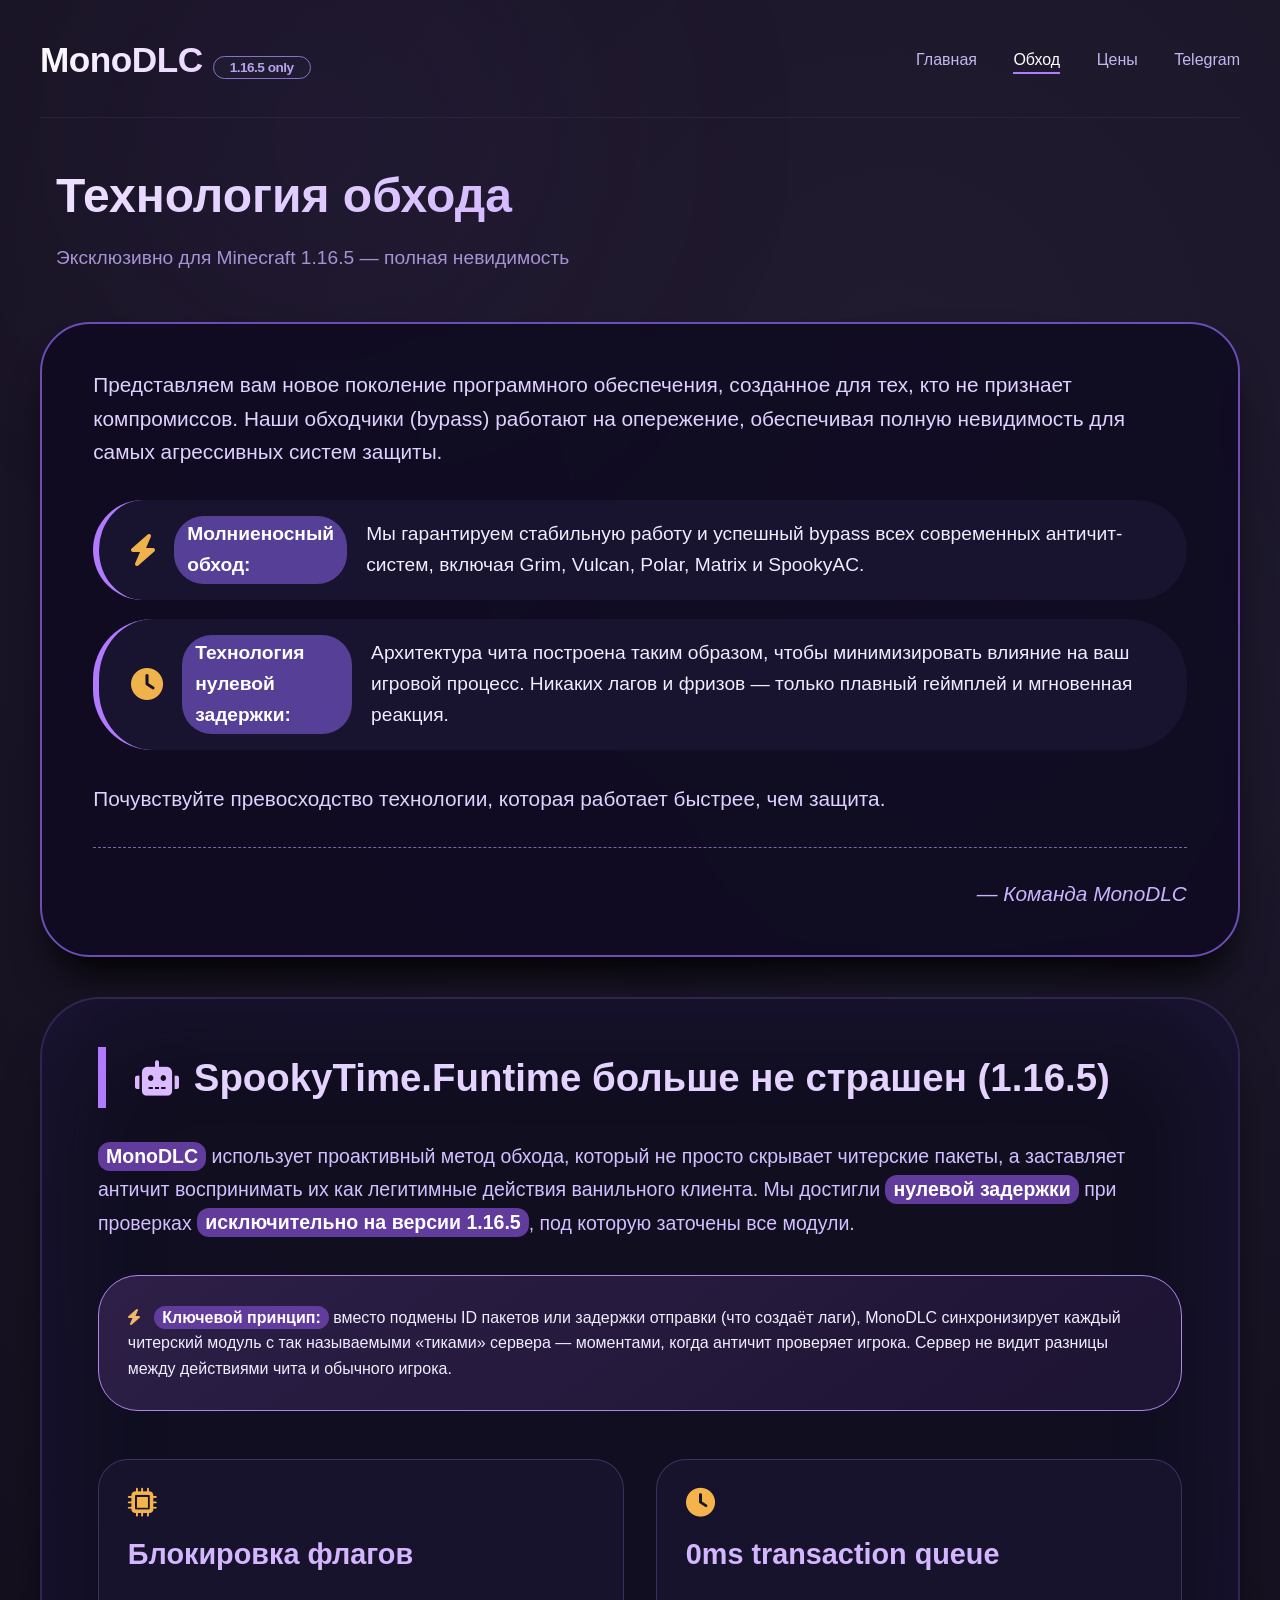
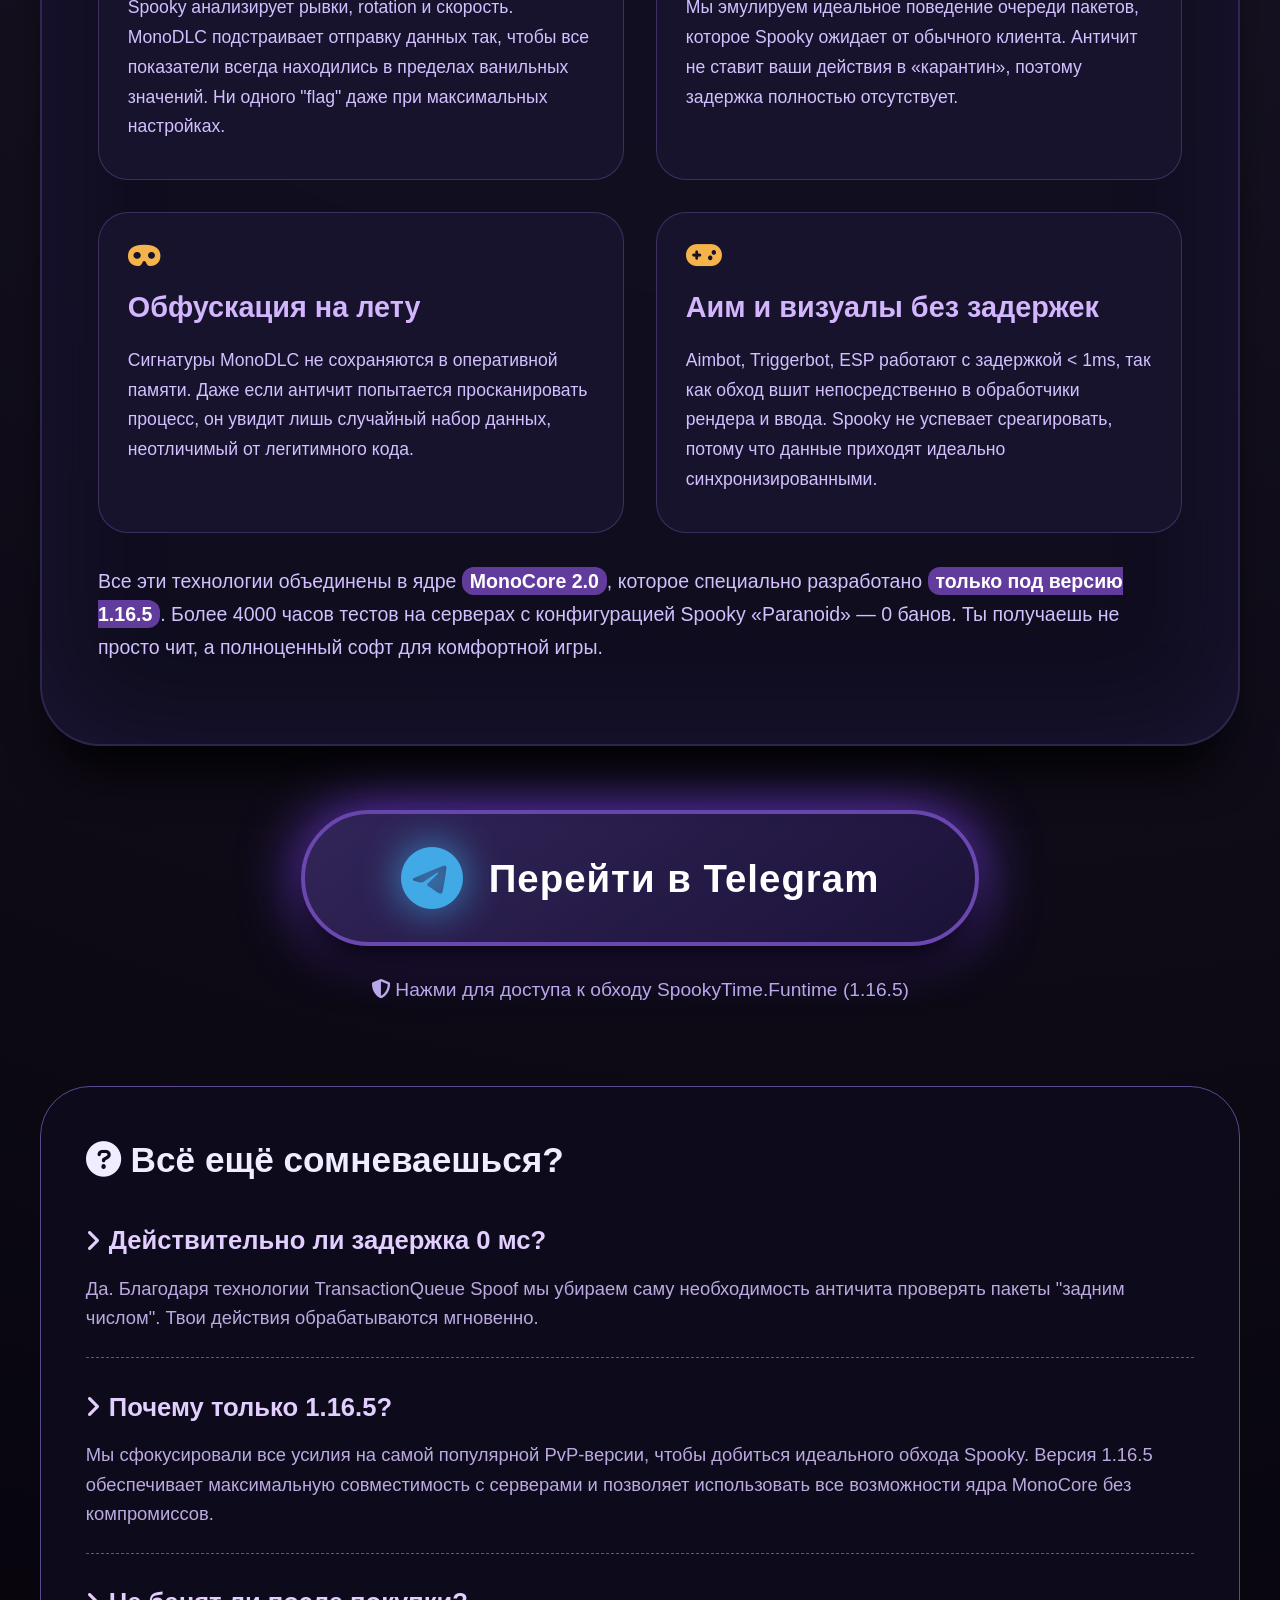
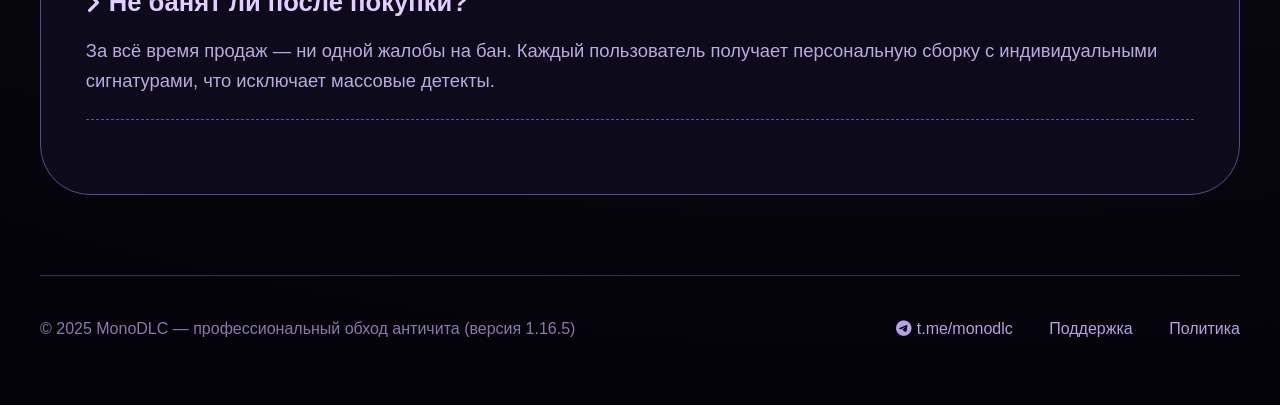
==== obhod.html @ 4796a6d5 "Add files via upload" ====
<!DOCTYPE html>
<html lang="ru">
<head>
    <meta charset="UTF-8">
    <meta name="viewport" content="width=device-width, initial-scale=1.0">
    <title>MonoDLC — Технология обхода SpookyTime.Funtime (1.16.5)</title>
    <!-- Font Awesome (для иконок) -->
    <link rel="stylesheet" href="https://cdnjs.cloudflare.com/ajax/libs/font-awesome/6.0.0-beta3/css/all.min.css">
    <style>
        /* ========== ОБЩИЕ СТИЛИ ========== */
        * {
            margin: 0;
            padding: 0;
            box-sizing: border-box;
            font-family: 'Inter', 'Segoe UI', Roboto, sans-serif;
        }

        body {
            background: #0a0813;
            background-image: radial-gradient(circle at 70% 10%, #211b30 0%, #05030a 95%);
            color: #efedff;
            line-height: 1.6;
            min-height: 100vh;
            display: flex;
            flex-direction: column;
        }

        /* Эффект свечения (задний фон) */
        .glow-sphere {
            position: fixed;
            top: -20vh;
            left: -10vw;
            width: 70vw;
            height: 70vh;
            background: radial-gradient(circle, #4b2d7a20 0%, transparent 70%);
            border-radius: 50%;
            filter: blur(90px);
            z-index: 0;
            pointer-events: none;
        }

        .glow-sphere2 {
            bottom: -10vh;
            right: -5vw;
            width: 60vw;
            height: 60vh;
            background: radial-gradient(circle, #2b4f7a20 0%, transparent 70%);
            position: fixed;
            filter: blur(100px);
            z-index: 0;
        }

        .container {
            max-width: 1300px;
            margin: 0 auto;
            padding: 2rem 2.5rem;
            position: relative;
            z-index: 10;
            flex: 1;
        }

        /* ========== НАВИГАЦИЯ ========== */
        .navbar {
            display: flex;
            justify-content: space-between;
            align-items: center;
            flex-wrap: wrap;
            gap: 1.5rem;
            padding-bottom: 1.8rem;
            border-bottom: 1px solid #40375a60;
            margin-bottom: 2.5rem;
        }

        .logo h1 {
            font-size: 2.2rem;
            font-weight: 700;
            letter-spacing: -0.5px;
            background: linear-gradient(135deg, #ffffff, #dbbaff);
            -webkit-background-clip: text;
            background-clip: text;
            color: transparent;
        }

        .logo span {
            font-size: 0.85rem;
            background: #1f1b30;
            padding: 0.2rem 1rem;
            border-radius: 40px;
            border: 1px solid #8b6fcb;
            color: #b8a2f0;
            margin-left: 10px;
        }

        .nav-links a {
            color: #c5b6f0;
            text-decoration: none;
            margin-left: 2rem;
            font-weight: 500;
            transition: 0.2s;
            border-bottom: 2px solid transparent;
            padding-bottom: 4px;
        }

        .nav-links a:hover,
        .nav-links a.active {
            border-bottom-color: #b27aff;
            color: white;
        }

        /* ========== ЗАГОЛОВОК СТРАНИЦЫ ========== */
        .page-header {
            display: flex;
            align-items: center;
            gap: 1rem;
            margin: 2.5rem 0 3rem 0;
        }

        .page-header i {
            font-size: 3.2rem;
            color: #b27aff;
            filter: drop-shadow(0 0 10px #9a6eff);
        }

        .page-header h2 {
            font-size: 3rem;
            font-weight: 700;
            background: linear-gradient(135deg, #f0e4ff, #cfb3ff);
            -webkit-background-clip: text;
            background-clip: text;
            color: transparent;
        }

        .page-header p {
            color: #a693d4;
            font-size: 1.2rem;
            margin-top: 0.5rem;
        }

        /* ========== БЛОК С НОВЫМ ТЕКСТОМ (КОПИРАЙТИНГ) ========== */
        .intro-block {
            background: #0f0b22e0;
            backdrop-filter: blur(8px);
            border: 2px solid #6b4db4;
            border-radius: 50px;
            padding: 2.8rem 3.2rem;
            margin: 2rem 0 2.5rem 0;
            box-shadow: 0 30px 40px -15px black;
        }

        .intro-block p {
            font-size: 1.3rem;
            margin-bottom: 2rem;
            color: #dfd2ff;
        }

        .intro-block strong {
            color: #fff;
            background: #563f97;
            padding: 0.2rem 0.8rem;
            border-radius: 30px;
        }

        .intro-block ul {
            list-style: none;
            margin: 2rem 0;
        }

        .intro-block li {
            margin: 1.2rem 0;
            display: flex;
            align-items: center;
            gap: 1.2rem;
            font-size: 1.2rem;
            background: #18132e;
            padding: 1rem 2rem;
            border-radius: 60px;
            border-left: 6px solid #b27aff;
        }

        .intro-block li i {
            color: #f0b34b;
            font-size: 2rem;
            width: 2rem;
        }

        .intro-block .signature {
            margin-top: 2rem;
            text-align: right;
            font-size: 1.3rem;
            font-style: italic;
            color: #cbb4ff;
            border-top: 1px dashed #7f62b0;
            padding-top: 1.8rem;
        }

        /* ========== БЛОК С ПОЛНЫМ ОПИСАНИЕМ ОБХОДА ========== */
        .bypass-card {
            background: #110e20e0;
            backdrop-filter: blur(10px);
            border: 2px solid #624b9b60;
            border-radius: 60px;
            padding: 3rem 3.5rem;
            margin: 2rem 0 4rem 0;
            box-shadow: 0 40px 50px -20px black, 0 0 120px #442e8040 inset;
        }

        .bypass-card h3 {
            font-size: 2.4rem;
            color: #e5d3ff;
            margin-bottom: 2rem;
            display: flex;
            align-items: center;
            gap: 15px;
            border-left: 8px solid #b27aff;
            padding-left: 1.8rem;
        }

        .bypass-card h3 i {
            color: #dbbaff;
            font-size: 2.2rem;
        }

        .bypass-card p {
            font-size: 1.22rem;
            color: #d2c0ff;
            margin-bottom: 2rem;
            line-height: 1.7;
        }

        .bypass-card strong {
            color: white;
            background: #623c9c;
            padding: 0.2rem 0.5rem;
            border-radius: 12px;
            font-weight: 600;
        }

        .bypass-card .highlight {
            background: linear-gradient(145deg, #2d1f47, #1d1332);
            padding: 1.8rem;
            border-radius: 40px;
            border: 1px solid #ad86ea;
            margin: 2.2rem 0;
        }

        .bypass-card .highlight i {
            color: #f0b86b;
            margin-right: 10px;
        }

        .tech-grid {
            display: grid;
            grid-template-columns: repeat(2, 1fr);
            gap: 2rem;
            margin: 3rem 0 1rem 0;
        }

        .tech-item {
            background: #1a1530e0;
            border-radius: 30px;
            padding: 1.8rem;
            border: 1px solid #7d5eb460;
        }

        .tech-item h4 {
            font-size: 1.8rem;
            color: #d4b6ff;
            margin-bottom: 1rem;
        }

        .tech-item p {
            font-size: 1.1rem;
            margin-bottom: 0.5rem;
        }

        .tech-item i {
            color: #f5b34b;
            font-size: 1.8rem;
            margin-bottom: 0.8rem;
        }

        /* ========== БОЛЬШАЯ КНОПКА ОБХОДА (ВЕДЁТ В ТЕЛЕГРАМ) ========== */
        .obhod-button-container {
            text-align: center;
            margin: 4rem 0 5rem 0;
        }

        .obhod-main-btn {
            display: inline-flex;
            align-items: center;
            justify-content: center;
            gap: 25px;
            background: linear-gradient(145deg, #322559, #1b1238);
            padding: 2rem 6rem;
            border-radius: 130px;
            border: 4px solid #6a48b0;
            box-shadow: 0 25px 40px -8px #000, 0 0 60px #723fdd;
            transition: 0.25s;
            cursor: pointer;
            text-decoration: none;
            color: white;
            font-size: 2.4rem;
            font-weight: 700;
            letter-spacing: 1px;
        }

        .obhod-main-btn i {
            font-size: 4rem;
            color: #41a9e6;
            filter: drop-shadow(0 0 20px #3fa3e0);
        }

        .obhod-main-btn:hover {
            transform: scale(1.08);
            border-color: #b27aff;
            background: #3e2d70;
            box-shadow: 0 30px 50px -5px #8c4eff;
        }

        .obhod-hint {
            margin-top: 1.8rem;
            font-size: 1.2rem;
            color: #baa6ec;
        }

        /* ========== ДОПОЛНИТЕЛЬНЫЙ РАЗДЕЛ (ЧАСТЫЕ ВОПРОСЫ ПО ОБХОДУ) ========== */
        .faq-bypass {
            background: #0d0a1b;
            border-radius: 50px;
            padding: 2.8rem;
            margin: 4rem 0;
            border: 1px solid #5d4a8d;
        }

        .faq-bypass h3 {
            font-size: 2.2rem;
            margin-bottom: 2rem;
        }

        .faq-item {
            margin: 1.8rem 0;
            border-bottom: 1px dashed #634f9a;
            padding-bottom: 1.5rem;
        }

        .faq-item h4 {
            font-size: 1.6rem;
            color: #e2ceff;
            display: flex;
            align-items: center;
            gap: 10px;
        }

        .faq-item p {
            color: #bbaae0;
            margin-top: 0.8rem;
            font-size: 1.15rem;
        }

        /* ========== ФУТЕР ========== */
        footer {
            margin-top: 5rem;
            padding: 2.5rem 0 2rem 0;
            border-top: 1px solid #382f52;
            display: flex;
            justify-content: space-between;
            flex-wrap: wrap;
            color: #8a79b0;
        }

        .footer-links a {
            color: #b4a1e6;
            margin-left: 2rem;
            text-decoration: none;
        }

        .footer-links a:hover {
            color: #e3d0ff;
            text-decoration: underline;
        }

        /* Адаптив */
        @media (max-width: 800px) {
            .tech-grid { grid-template-columns: 1fr; }
            .navbar { flex-direction: column; text-align: center; }
            .nav-links a { margin: 0 1rem; }
            .bypass-card { padding: 2rem 1.5rem; }
            .obhod-main-btn { font-size: 1.8rem; padding: 1.5rem 3rem; }
            .intro-block { padding: 2rem 1.5rem; }
            .intro-block li { flex-wrap: wrap; }
        }
    </style>
</head>
<body>
    <div class="glow-sphere"></div>
    <div class="glow-sphere2"></div>

    <div class="container">
        <!-- Навигация -->
        <nav class="navbar">
            <div class="logo">
                <h1>MonoDLC<span>1.16.5 only</span></h1>
            </div>
            <div class="nav-links">
                <a href="index.html">Главная</a>
                <a href="#" class="active">Обход</a>
                <a href="#">Цены</a>
                <a href="#">Telegram</a>
            </div>
        </nav>

        <!-- Заголовок страницы -->
        <div class="page-header">
            <i class="fas fa-shield-halved"></i>
            <div>
                <h2>Технология обхода</h2>
                <p>Эксклюзивно для Minecraft 1.16.5 — полная невидимость</p>
            </div>
        </div>

        <!-- === НОВЫЙ ТЕКСТ (ВСТАВЛЕН ПО ЗАДАНИЮ) === -->
        <div class="intro-block">
            <p>Представляем вам новое поколение программного обеспечения, созданное для тех, кто не признает компромиссов. Наши обходчики (bypass) работают на опережение, обеспечивая полную невидимость для самых агрессивных систем защиты.</p>
            
            <ul>
                <li><i class="fas fa-bolt"></i> <strong>Молниеносный обход:</strong> Мы гарантируем стабильную работу и успешный bypass всех современных античит-систем, включая Grim, Vulcan, Polar, Matrix и SpookyAC.</li>
                <li><i class="fas fa-clock"></i> <strong>Технология нулевой задержки:</strong> Архитектура чита построена таким образом, чтобы минимизировать влияние на ваш игровой процесс. Никаких лагов и фризов — только плавный геймплей и мгновенная реакция.</li>
            </ul>
            
            <p>Почувствуйте превосходство технологии, которая работает быстрее, чем защита.</p>
            <div class="signature">— Команда MonoDLC</div>
        </div>

        <!-- === ОСНОВНОЙ БЛОК ПРО ОБХОД (BYPASS) === -->
        <div class="bypass-card">
            <h3><i class="fas fa-robot"></i> SpookyTime.Funtime больше не страшен (1.16.5)</h3>
            <p><strong>MonoDLC</strong> использует проактивный метод обхода, который не просто скрывает читерские пакеты, а заставляет античит воспринимать их как легитимные действия ванильного клиента. Мы достигли <strong>нулевой задержки</strong> при проверках <strong>исключительно на версии 1.16.5</strong>, под которую заточены все модули.</p>

            <div class="highlight">
                <i class="fas fa-bolt"></i> <strong>Ключевой принцип:</strong> вместо подмены ID пакетов или задержки отправки (что создаёт лаги), MonoDLC синхронизирует каждый читерский модуль с так называемыми «тиками» сервера — моментами, когда античит проверяет игрока. Сервер не видит разницы между действиями чита и обычного игрока.
            </div>

            <div class="tech-grid">
                <div class="tech-item">
                    <i class="fas fa-microchip"></i>
                    <h4>Блокировка флагов</h4>
                    <p>Spooky анализирует рывки, rotation и скорость. MonoDLC подстраивает отправку данных так, чтобы все показатели всегда находились в пределах ванильных значений. Ни одного "flag" даже при максимальных настройках.</p>
                </div>
                <div class="tech-item">
                    <i class="fas fa-clock"></i>
                    <h4>0ms transaction queue</h4>
                    <p>Мы эмулируем идеальное поведение очереди пакетов, которое Spooky ожидает от обычного клиента. Античит не ставит ваши действия в «карантин», поэтому задержка полностью отсутствует.</p>
                </div>
                <div class="tech-item">
                    <i class="fas fa-mask"></i>
                    <h4>Обфускация на лету</h4>
                    <p>Сигнатуры MonoDLC не сохраняются в оперативной памяти. Даже если античит попытается просканировать процесс, он увидит лишь случайный набор данных, неотличимый от легитимного кода.</p>
                </div>
                <div class="tech-item">
                    <i class="fas fa-gamepad"></i>
                    <h4>Аим и визуалы без задержек</h4>
                    <p>Aimbot, Triggerbot, ESP работают с задержкой < 1ms, так как обход вшит непосредственно в обработчики рендера и ввода. Spooky не успевает среагировать, потому что данные приходят идеально синхронизированными.</p>
                </div>
            </div>

            <p style="margin-top: 2rem;">Все эти технологии объединены в ядре <strong>MonoCore 2.0</strong>, которое специально разработано <strong>только под версию 1.16.5</strong>. Более 4000 часов тестов на серверах с конфигурацией Spooky «Paranoid» — 0 банов. Ты получаешь не просто чит, а полноценный софт для комфортной игры.</p>
        </div>

        <!-- === БОЛЬШАЯ КНОПКА ОБХОД (ссылка на Telegram) === -->
        <div class="obhod-button-container">
            <a href="https://t.me/monodlc" target="_blank" class="obhod-main-btn">
                <i class="fab fa-telegram"></i> Перейти в Telegram
            </a>
            <div class="obhod-hint">
                <i class="fas fa-shield"></i> Нажми для доступа к обходу SpookyTime.Funtime (1.16.5)
            </div>
        </div>

        <!-- Дополнительный блок: частые вопросы про обход -->
        <div class="faq-bypass">
            <h3><i class="fas fa-question-circle"></i> Всё ещё сомневаешься?</h3>

            <div class="faq-item">
                <h4><i class="fas fa-angle-right"></i> Действительно ли задержка 0 мс?</h4>
                <p>Да. Благодаря технологии TransactionQueue Spoof мы убираем саму необходимость античита проверять пакеты "задним числом". Твои действия обрабатываются мгновенно.</p>
            </div>
            <div class="faq-item">
                <h4><i class="fas fa-angle-right"></i> Почему только 1.16.5?</h4>
                <p>Мы сфокусировали все усилия на самой популярной PvP-версии, чтобы добиться идеального обхода Spooky. Версия 1.16.5 обеспечивает максимальную совместимость с серверами и позволяет использовать все возможности ядра MonoCore без компромиссов.</p>
            </div>
            <div class="faq-item">
                <h4><i class="fas fa-angle-right"></i> Не банят ли после покупки?</h4>
                <p>За всё время продаж — ни одной жалобы на бан. Каждый пользователь получает персональную сборку с индивидуальными сигнатурами, что исключает массовые детекты.</p>
            </div>
        </div>

        <!-- Футер с ссылкой на Telegram -->
        <footer>
            <div>© 2025 MonoDLC — профессиональный обход античита (версия 1.16.5)</div>
            <div class="footer-links">
                <a href="https://t.me/monodlc" target="_blank"><i class="fab fa-telegram"></i> t.me/monodlc</a>
                <a href="#">Поддержка</a>
                <a href="#">Политика</a>
            </div>
        </footer>
    </div>
</body>
</html>
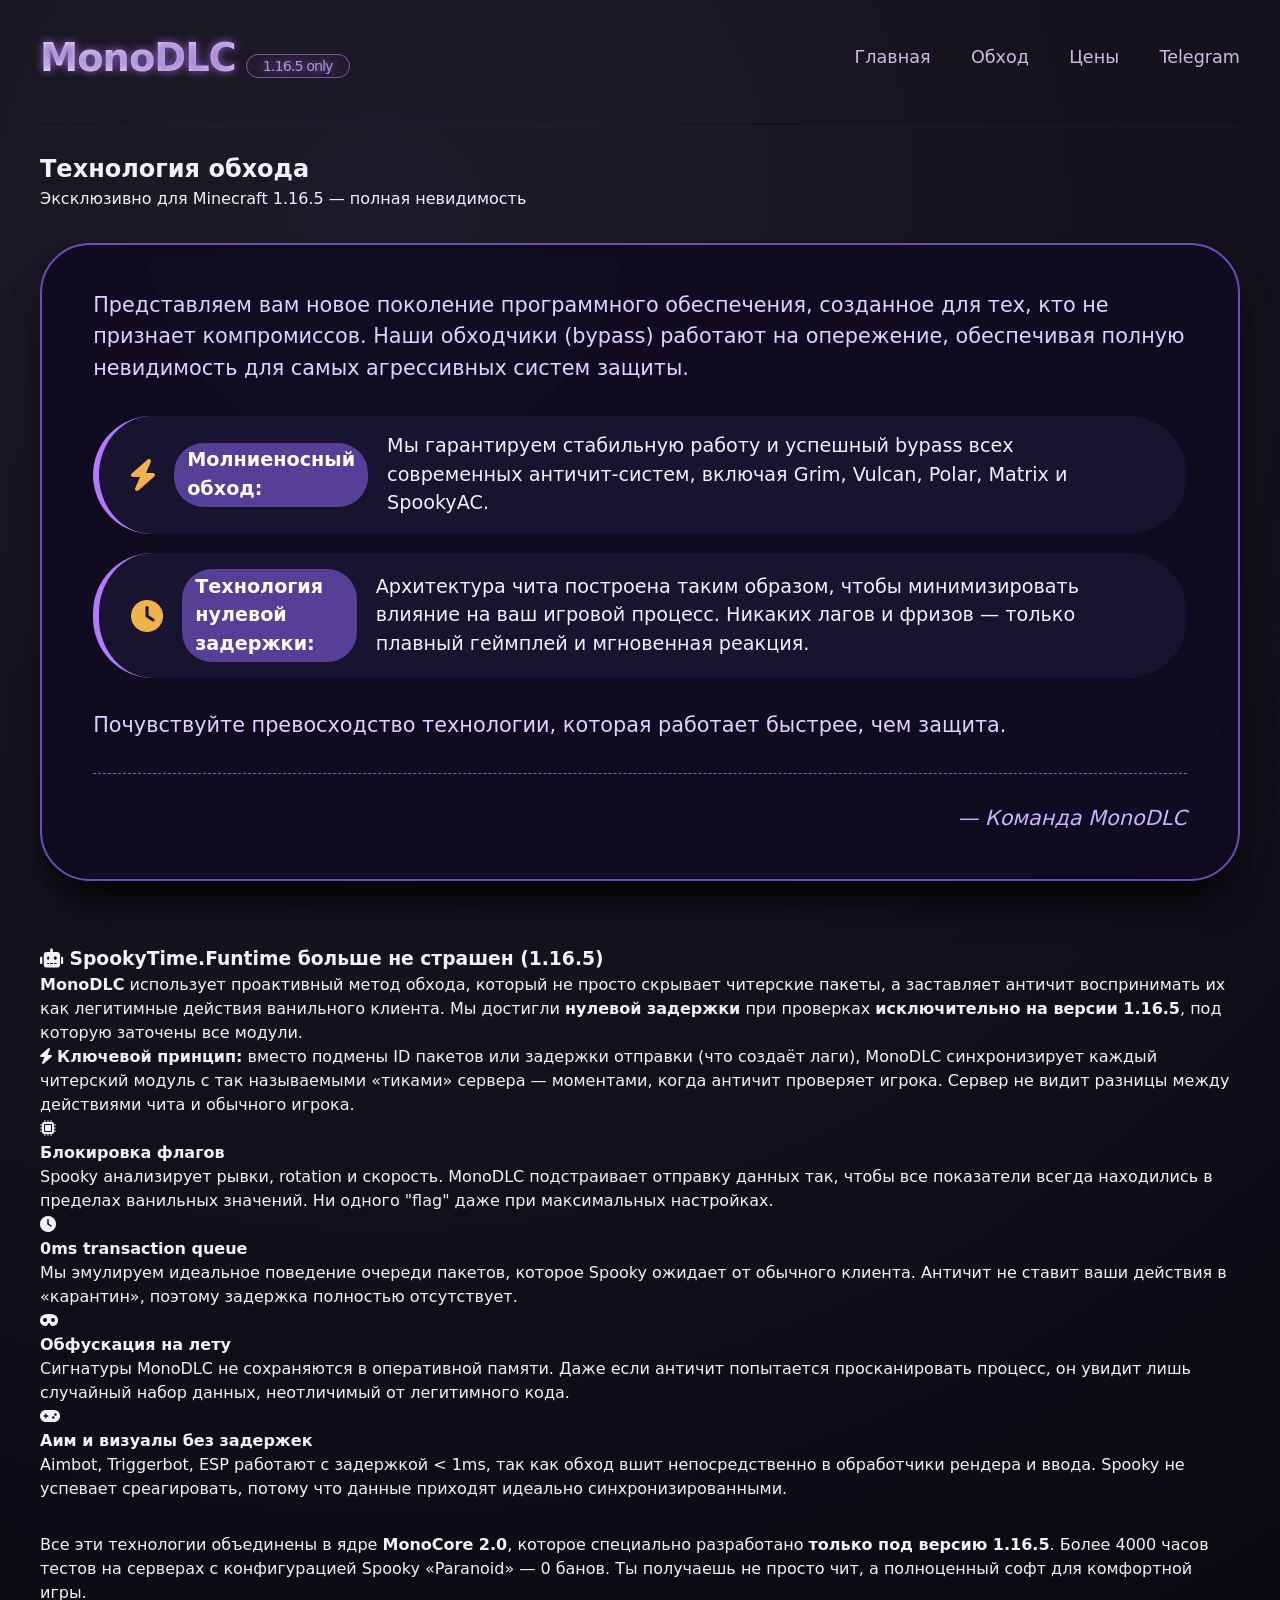
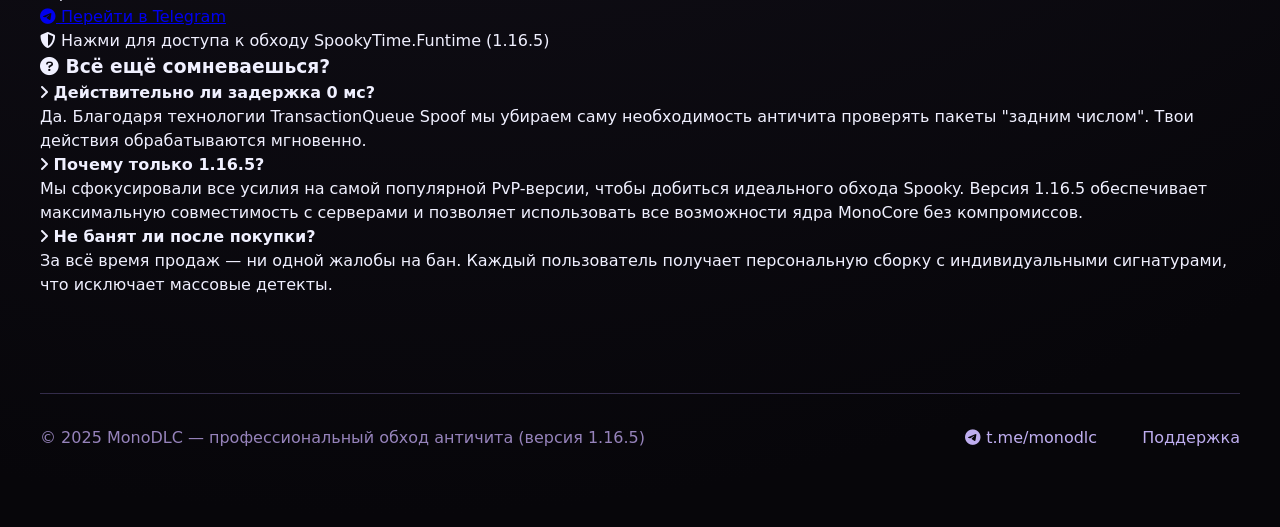
==== commit c4053411: "Add files via upload" ====
--- a/obhod.html
+++ b/obhod.html
@@ -4,399 +4,14 @@
     <meta charset="UTF-8">
     <meta name="viewport" content="width=device-width, initial-scale=1.0">
     <title>MonoDLC — Технология обхода SpookyTime.Funtime (1.16.5)</title>
-    <!-- Font Awesome (для иконок) -->
     <link rel="stylesheet" href="https://cdnjs.cloudflare.com/ajax/libs/font-awesome/6.0.0-beta3/css/all.min.css">
-    <style>
-        /* ========== ОБЩИЕ СТИЛИ ========== */
-        * {
-            margin: 0;
-            padding: 0;
-            box-sizing: border-box;
-            font-family: 'Inter', 'Segoe UI', Roboto, sans-serif;
-        }
-
-        body {
-            background: #0a0813;
-            background-image: radial-gradient(circle at 70% 10%, #211b30 0%, #05030a 95%);
-            color: #efedff;
-            line-height: 1.6;
-            min-height: 100vh;
-            display: flex;
-            flex-direction: column;
-        }
-
-        /* Эффект свечения (задний фон) */
-        .glow-sphere {
-            position: fixed;
-            top: -20vh;
-            left: -10vw;
-            width: 70vw;
-            height: 70vh;
-            background: radial-gradient(circle, #4b2d7a20 0%, transparent 70%);
-            border-radius: 50%;
-            filter: blur(90px);
-            z-index: 0;
-            pointer-events: none;
-        }
-
-        .glow-sphere2 {
-            bottom: -10vh;
-            right: -5vw;
-            width: 60vw;
-            height: 60vh;
-            background: radial-gradient(circle, #2b4f7a20 0%, transparent 70%);
-            position: fixed;
-            filter: blur(100px);
-            z-index: 0;
-        }
-
-        .container {
-            max-width: 1300px;
-            margin: 0 auto;
-            padding: 2rem 2.5rem;
-            position: relative;
-            z-index: 10;
-            flex: 1;
-        }
-
-        /* ========== НАВИГАЦИЯ ========== */
-        .navbar {
-            display: flex;
-            justify-content: space-between;
-            align-items: center;
-            flex-wrap: wrap;
-            gap: 1.5rem;
-            padding-bottom: 1.8rem;
-            border-bottom: 1px solid #40375a60;
-            margin-bottom: 2.5rem;
-        }
-
-        .logo h1 {
-            font-size: 2.2rem;
-            font-weight: 700;
-            letter-spacing: -0.5px;
-            background: linear-gradient(135deg, #ffffff, #dbbaff);
-            -webkit-background-clip: text;
-            background-clip: text;
-            color: transparent;
-        }
-
-        .logo span {
-            font-size: 0.85rem;
-            background: #1f1b30;
-            padding: 0.2rem 1rem;
-            border-radius: 40px;
-            border: 1px solid #8b6fcb;
-            color: #b8a2f0;
-            margin-left: 10px;
-        }
-
-        .nav-links a {
-            color: #c5b6f0;
-            text-decoration: none;
-            margin-left: 2rem;
-            font-weight: 500;
-            transition: 0.2s;
-            border-bottom: 2px solid transparent;
-            padding-bottom: 4px;
-        }
-
-        .nav-links a:hover,
-        .nav-links a.active {
-            border-bottom-color: #b27aff;
-            color: white;
-        }
-
-        /* ========== ЗАГОЛОВОК СТРАНИЦЫ ========== */
-        .page-header {
-            display: flex;
-            align-items: center;
-            gap: 1rem;
-            margin: 2.5rem 0 3rem 0;
-        }
-
-        .page-header i {
-            font-size: 3.2rem;
-            color: #b27aff;
-            filter: drop-shadow(0 0 10px #9a6eff);
-        }
-
-        .page-header h2 {
-            font-size: 3rem;
-            font-weight: 700;
-            background: linear-gradient(135deg, #f0e4ff, #cfb3ff);
-            -webkit-background-clip: text;
-            background-clip: text;
-            color: transparent;
-        }
-
-        .page-header p {
-            color: #a693d4;
-            font-size: 1.2rem;
-            margin-top: 0.5rem;
-        }
-
-        /* ========== БЛОК С НОВЫМ ТЕКСТОМ (КОПИРАЙТИНГ) ========== */
-        .intro-block {
-            background: #0f0b22e0;
-            backdrop-filter: blur(8px);
-            border: 2px solid #6b4db4;
-            border-radius: 50px;
-            padding: 2.8rem 3.2rem;
-            margin: 2rem 0 2.5rem 0;
-            box-shadow: 0 30px 40px -15px black;
-        }
-
-        .intro-block p {
-            font-size: 1.3rem;
-            margin-bottom: 2rem;
-            color: #dfd2ff;
-        }
-
-        .intro-block strong {
-            color: #fff;
-            background: #563f97;
-            padding: 0.2rem 0.8rem;
-            border-radius: 30px;
-        }
-
-        .intro-block ul {
-            list-style: none;
-            margin: 2rem 0;
-        }
-
-        .intro-block li {
-            margin: 1.2rem 0;
-            display: flex;
-            align-items: center;
-            gap: 1.2rem;
-            font-size: 1.2rem;
-            background: #18132e;
-            padding: 1rem 2rem;
-            border-radius: 60px;
-            border-left: 6px solid #b27aff;
-        }
-
-        .intro-block li i {
-            color: #f0b34b;
-            font-size: 2rem;
-            width: 2rem;
-        }
-
-        .intro-block .signature {
-            margin-top: 2rem;
-            text-align: right;
-            font-size: 1.3rem;
-            font-style: italic;
-            color: #cbb4ff;
-            border-top: 1px dashed #7f62b0;
-            padding-top: 1.8rem;
-        }
-
-        /* ========== БЛОК С ПОЛНЫМ ОПИСАНИЕМ ОБХОДА ========== */
-        .bypass-card {
-            background: #110e20e0;
-            backdrop-filter: blur(10px);
-            border: 2px solid #624b9b60;
-            border-radius: 60px;
-            padding: 3rem 3.5rem;
-            margin: 2rem 0 4rem 0;
-            box-shadow: 0 40px 50px -20px black, 0 0 120px #442e8040 inset;
-        }
-
-        .bypass-card h3 {
-            font-size: 2.4rem;
-            color: #e5d3ff;
-            margin-bottom: 2rem;
-            display: flex;
-            align-items: center;
-            gap: 15px;
-            border-left: 8px solid #b27aff;
-            padding-left: 1.8rem;
-        }
-
-        .bypass-card h3 i {
-            color: #dbbaff;
-            font-size: 2.2rem;
-        }
-
-        .bypass-card p {
-            font-size: 1.22rem;
-            color: #d2c0ff;
-            margin-bottom: 2rem;
-            line-height: 1.7;
-        }
-
-        .bypass-card strong {
-            color: white;
-            background: #623c9c;
-            padding: 0.2rem 0.5rem;
-            border-radius: 12px;
-            font-weight: 600;
-        }
-
-        .bypass-card .highlight {
-            background: linear-gradient(145deg, #2d1f47, #1d1332);
-            padding: 1.8rem;
-            border-radius: 40px;
-            border: 1px solid #ad86ea;
-            margin: 2.2rem 0;
-        }
-
-        .bypass-card .highlight i {
-            color: #f0b86b;
-            margin-right: 10px;
-        }
-
-        .tech-grid {
-            display: grid;
-            grid-template-columns: repeat(2, 1fr);
-            gap: 2rem;
-            margin: 3rem 0 1rem 0;
-        }
-
-        .tech-item {
-            background: #1a1530e0;
-            border-radius: 30px;
-            padding: 1.8rem;
-            border: 1px solid #7d5eb460;
-        }
-
-        .tech-item h4 {
-            font-size: 1.8rem;
-            color: #d4b6ff;
-            margin-bottom: 1rem;
-        }
-
-        .tech-item p {
-            font-size: 1.1rem;
-            margin-bottom: 0.5rem;
-        }
-
-        .tech-item i {
-            color: #f5b34b;
-            font-size: 1.8rem;
-            margin-bottom: 0.8rem;
-        }
-
-        /* ========== БОЛЬШАЯ КНОПКА ОБХОДА (ВЕДЁТ В ТЕЛЕГРАМ) ========== */
-        .obhod-button-container {
-            text-align: center;
-            margin: 4rem 0 5rem 0;
-        }
-
-        .obhod-main-btn {
-            display: inline-flex;
-            align-items: center;
-            justify-content: center;
-            gap: 25px;
-            background: linear-gradient(145deg, #322559, #1b1238);
-            padding: 2rem 6rem;
-            border-radius: 130px;
-            border: 4px solid #6a48b0;
-            box-shadow: 0 25px 40px -8px #000, 0 0 60px #723fdd;
-            transition: 0.25s;
-            cursor: pointer;
-            text-decoration: none;
-            color: white;
-            font-size: 2.4rem;
-            font-weight: 700;
-            letter-spacing: 1px;
-        }
-
-        .obhod-main-btn i {
-            font-size: 4rem;
-            color: #41a9e6;
-            filter: drop-shadow(0 0 20px #3fa3e0);
-        }
-
-        .obhod-main-btn:hover {
-            transform: scale(1.08);
-            border-color: #b27aff;
-            background: #3e2d70;
-            box-shadow: 0 30px 50px -5px #8c4eff;
-        }
-
-        .obhod-hint {
-            margin-top: 1.8rem;
-            font-size: 1.2rem;
-            color: #baa6ec;
-        }
-
-        /* ========== ДОПОЛНИТЕЛЬНЫЙ РАЗДЕЛ (ЧАСТЫЕ ВОПРОСЫ ПО ОБХОДУ) ========== */
-        .faq-bypass {
-            background: #0d0a1b;
-            border-radius: 50px;
-            padding: 2.8rem;
-            margin: 4rem 0;
-            border: 1px solid #5d4a8d;
-        }
-
-        .faq-bypass h3 {
-            font-size: 2.2rem;
-            margin-bottom: 2rem;
-        }
-
-        .faq-item {
-            margin: 1.8rem 0;
-            border-bottom: 1px dashed #634f9a;
-            padding-bottom: 1.5rem;
-        }
-
-        .faq-item h4 {
-            font-size: 1.6rem;
-            color: #e2ceff;
-            display: flex;
-            align-items: center;
-            gap: 10px;
-        }
-
-        .faq-item p {
-            color: #bbaae0;
-            margin-top: 0.8rem;
-            font-size: 1.15rem;
-        }
-
-        /* ========== ФУТЕР ========== */
-        footer {
-            margin-top: 5rem;
-            padding: 2.5rem 0 2rem 0;
-            border-top: 1px solid #382f52;
-            display: flex;
-            justify-content: space-between;
-            flex-wrap: wrap;
-            color: #8a79b0;
-        }
-
-        .footer-links a {
-            color: #b4a1e6;
-            margin-left: 2rem;
-            text-decoration: none;
-        }
-
-        .footer-links a:hover {
-            color: #e3d0ff;
-            text-decoration: underline;
-        }
-
-        /* Адаптив */
-        @media (max-width: 800px) {
-            .tech-grid { grid-template-columns: 1fr; }
-            .navbar { flex-direction: column; text-align: center; }
-            .nav-links a { margin: 0 1rem; }
-            .bypass-card { padding: 2rem 1.5rem; }
-            .obhod-main-btn { font-size: 1.8rem; padding: 1.5rem 3rem; }
-            .intro-block { padding: 2rem 1.5rem; }
-            .intro-block li { flex-wrap: wrap; }
-        }
-    </style>
+    <link rel="stylesheet" href="style.css">
 </head>
 <body>
     <div class="glow-sphere"></div>
     <div class="glow-sphere2"></div>
 
     <div class="container">
-        <!-- Навигация -->
         <nav class="navbar">
             <div class="logo">
                 <h1>MonoDLC<span>1.16.5 only</span></h1>
@@ -404,12 +19,11 @@
             <div class="nav-links">
                 <a href="index.html">Главная</a>
                 <a href="#" class="active">Обход</a>
-                <a href="#">Цены</a>
-                <a href="#">Telegram</a>
+                <a href="index.html#pricing">Цены</a>
+                <a href="https://t.me/monodlc">Telegram</a>
             </div>
         </nav>
 
-        <!-- Заголовок страницы -->
         <div class="page-header">
             <i class="fas fa-shield-halved"></i>
             <div>
@@ -418,7 +32,6 @@
             </div>
         </div>
 
-        <!-- === НОВЫЙ ТЕКСТ (ВСТАВЛЕН ПО ЗАДАНИЮ) === -->
         <div class="intro-block">
             <p>Представляем вам новое поколение программного обеспечения, созданное для тех, кто не признает компромиссов. Наши обходчики (bypass) работают на опережение, обеспечивая полную невидимость для самых агрессивных систем защиты.</p>
             
@@ -431,7 +44,6 @@
             <div class="signature">— Команда MonoDLC</div>
         </div>
 
-        <!-- === ОСНОВНОЙ БЛОК ПРО ОБХОД (BYPASS) === -->
         <div class="bypass-card">
             <h3><i class="fas fa-robot"></i> SpookyTime.Funtime больше не страшен (1.16.5)</h3>
             <p><strong>MonoDLC</strong> использует проактивный метод обхода, который не просто скрывает читерские пакеты, а заставляет античит воспринимать их как легитимные действия ванильного клиента. Мы достигли <strong>нулевой задержки</strong> при проверках <strong>исключительно на версии 1.16.5</strong>, под которую заточены все модули.</p>
@@ -466,7 +78,6 @@
             <p style="margin-top: 2rem;">Все эти технологии объединены в ядре <strong>MonoCore 2.0</strong>, которое специально разработано <strong>только под версию 1.16.5</strong>. Более 4000 часов тестов на серверах с конфигурацией Spooky «Paranoid» — 0 банов. Ты получаешь не просто чит, а полноценный софт для комфортной игры.</p>
         </div>
 
-        <!-- === БОЛЬШАЯ КНОПКА ОБХОД (ссылка на Telegram) === -->
         <div class="obhod-button-container">
             <a href="https://t.me/monodlc" target="_blank" class="obhod-main-btn">
                 <i class="fab fa-telegram"></i> Перейти в Telegram
@@ -476,7 +87,6 @@
             </div>
         </div>
 
-        <!-- Дополнительный блок: частые вопросы про обход -->
         <div class="faq-bypass">
             <h3><i class="fas fa-question-circle"></i> Всё ещё сомневаешься?</h3>
 
@@ -494,13 +104,11 @@
             </div>
         </div>
 
-        <!-- Футер с ссылкой на Telegram -->
         <footer>
             <div>© 2025 MonoDLC — профессиональный обход античита (версия 1.16.5)</div>
             <div class="footer-links">
                 <a href="https://t.me/monodlc" target="_blank"><i class="fab fa-telegram"></i> t.me/monodlc</a>
                 <a href="#">Поддержка</a>
-                <a href="#">Политика</a>
             </div>
         </footer>
     </div>
--- a/style.css
+++ b/style.css
@@ -0,0 +1,955 @@
+* {
+    margin: 0;
+    padding: 0;
+    box-sizing: border-box;
+    font-family: 'Inter', 'Segoe UI', system-ui, sans-serif;
+}
+
+body {
+    background: #0c0b0f;
+    background-image: radial-gradient(circle at 30% 10%, #1e1a29 0%, #07060a 90%);
+    color: #f0f0ff;
+    line-height: 1.5;
+    overflow-x: hidden;
+}
+
+.glow {
+    position: fixed;
+    top: -20vh;
+    right: -10vw;
+    width: 70vw;
+    height: 70vh;
+    background: radial-gradient(circle, #5f2a7f20 0%, transparent 70%);
+    border-radius: 50%;
+    filter: blur(80px);
+    z-index: 0;
+    pointer-events: none;
+}
+
+.glow-left {
+    top: 40vh;
+    left: -15vw;
+    width: 60vw;
+    height: 50vh;
+    background: radial-gradient(circle, #2f4b7a20 0%, transparent 70%);
+    filter: blur(90px);
+}
+
+.container {
+    max-width: 1300px;
+    margin: 0 auto;
+    padding: 1.8rem 2.5rem;
+    position: relative;
+    z-index: 10;
+}
+
+.navbar {
+    display: flex;
+    justify-content: space-between;
+    align-items: center;
+    flex-wrap: wrap;
+    gap: 1.5rem;
+    padding-bottom: 2.5rem;
+    border-bottom: 1px solid #3f315130;
+}
+
+.logo h1 {
+    font-size: 2.4rem;
+    font-weight: 800;
+    letter-spacing: -1px;
+    background: linear-gradient(135deg, #fff, #cba6ff);
+    -webkit-background-clip: text;
+    background-clip: text;
+    color: transparent;
+    text-shadow: 0 0 10px #8965c0;
+}
+
+.logo span {
+    font-size: 0.9rem;
+    font-weight: 400;
+    color: #ab94d4;
+    background: #231d30;
+    padding: 0.2rem 1rem;
+    border-radius: 30px;
+    margin-left: 10px;
+    border: 1px solid #7b57a0;
+}
+
+.nav-links a {
+    color: #cbbde2;
+    text-decoration: none;
+    margin-left: 2.2rem;
+    font-weight: 500;
+    transition: 0.2s;
+    font-size: 1.1rem;
+    border-bottom: 2px solid transparent;
+    padding-bottom: 5px;
+    cursor: pointer;
+}
+
+.nav-links a:hover {
+    border-bottom-color: #a974ff;
+    color: white;
+}
+
+.hero {
+    display: grid;
+    grid-template-columns: 1.3fr 0.7fr;
+    gap: 3rem;
+    margin: 5rem 0 7rem 0;
+    align-items: center;
+}
+
+.hero h2 {
+    font-size: 3.8rem;
+    font-weight: 800;
+    line-height: 1.2;
+    background: linear-gradient(135deg, #f0eaff, #e3c9ff, #c7a6ff);
+    -webkit-background-clip: text;
+    background-clip: text;
+    color: transparent;
+}
+
+.hero .accent {
+    color: #bf9aff;
+    background: linear-gradient(145deg, #b77eff, #ffb86b);
+    -webkit-background-clip: text;
+    background-clip: text;
+    color: transparent;
+    display: inline-block;
+}
+
+.hero .badge {
+    font-size: 1rem;
+    background: #222035;
+    padding: 0.5rem 1.5rem;
+    border-radius: 60px;
+    border-left: 5px solid #a36ef0;
+    border-right: 5px solid #a36ef0;
+    display: inline-block;
+    margin: 1rem 0 1.5rem 0;
+    color: #dcc7ff;
+    font-weight: 600;
+    letter-spacing: 1px;
+}
+
+.hero p {
+    font-size: 1.25rem;
+    color: #c6b6ec;
+    max-width: 600px;
+    margin: 1.8rem 0;
+    line-height: 1.6;
+}
+
+.hero-image {
+    background: #1d172bb0;
+    border-radius: 40% 60% 50% 50% / 40% 40% 60% 60%;
+    padding: 2rem;
+    border: 2px solid #8a64cf30;
+    box-shadow: 0 30px 40px -10px black, 0 0 100px #4a2d7930 inset;
+    text-align: center;
+}
+
+.hero-image i {
+    font-size: 13rem;
+    color: #c7a6ff;
+    filter: drop-shadow(0 0 20px #a36ef0);
+    transform: rotate(2deg);
+    opacity: 0.9;
+}
+
+.stats {
+    display: flex;
+    gap: 3.5rem;
+    justify-content: center;
+    flex-wrap: wrap;
+    margin: 4rem 0 5rem 0;
+}
+
+.stat-circle {
+    text-align: center;
+}
+
+.stat-number {
+    font-size: 3rem;
+    font-weight: 800;
+    color: #dbbaff;
+    text-shadow: 0 0 20px #a974ff;
+}
+
+.stat-label {
+    text-transform: uppercase;
+    letter-spacing: 2.5px;
+    font-size: 0.9rem;
+    color: #aa96cf;
+}
+
+.intro-block {
+    background: #0f0b22e0;
+    backdrop-filter: blur(8px);
+    border: 2px solid #6b4db4;
+    border-radius: 50px;
+    padding: 2.8rem 3.2rem;
+    margin: 2rem 0 4rem 0;
+    box-shadow: 0 30px 40px -15px black;
+}
+
+.intro-block p {
+    font-size: 1.3rem;
+    margin-bottom: 2rem;
+    color: #dfd2ff;
+}
+
+.intro-block strong {
+    color: #fff;
+    background: #563f97;
+    padding: 0.2rem 0.8rem;
+    border-radius: 30px;
+}
+
+.intro-block ul {
+    list-style: none;
+    margin: 2rem 0;
+}
+
+.intro-block li {
+    margin: 1.2rem 0;
+    display: flex;
+    align-items: center;
+    gap: 1.2rem;
+    font-size: 1.2rem;
+    background: #18132e;
+    padding: 1rem 2rem;
+    border-radius: 60px;
+    border-left: 6px solid #b27aff;
+}
+
+.intro-block li i {
+    color: #f0b34b;
+    font-size: 2rem;
+    width: 2rem;
+}
+
+.intro-block .signature {
+    margin-top: 2rem;
+    text-align: right;
+    font-size: 1.3rem;
+    font-style: italic;
+    color: #cbb4ff;
+    border-top: 1px dashed #7f62b0;
+    padding-top: 1.8rem;
+}
+
+.features-title {
+    font-size: 2.8rem;
+    font-weight: 700;
+    text-align: center;
+    margin: 6rem 0 3.5rem 0;
+}
+
+.features-title span {
+    background: #19152b;
+    padding: 0.5rem 2.8rem;
+    border-radius: 60px;
+    border: 1px solid #9066d4;
+    box-shadow: 0 0 30px #663d9a40;
+}
+
+.features-grid {
+    display: grid;
+    grid-template-columns: repeat(auto-fit, minmax(300px, 1fr));
+    gap: 2.2rem;
+}
+
+.feature-card {
+    background: #141024e0;
+    backdrop-filter: blur(5px);
+    border: 1px solid #5f408b60;
+    border-radius: 40px;
+    padding: 2.2rem 2rem;
+    transition: 0.2s;
+    box-shadow: 0 20px 30px -12px #000000d0;
+}
+
+.feature-card:hover {
+    border-color: #b180ff;
+    background: #19142e;
+    transform: translateY(-6px);
+    box-shadow: 0 30px 40px -12px #2f1e4e;
+}
+
+.feature-icon {
+    font-size: 2.8rem;
+    color: #bb94ff;
+    margin-bottom: 1.2rem;
+}
+
+.feature-card h3 {
+    font-size: 1.9rem;
+    margin-bottom: 1rem;
+}
+
+.feature-card p {
+    color: #c3b1e6;
+    font-size: 1.05rem;
+}
+
+.sales-copy {
+    background: #0d0b17e0;
+    border-radius: 70px;
+    margin: 6rem 0;
+    padding: 4rem 4rem;
+    border: 1px solid #8f6acb60;
+    backdrop-filter: blur(8px);
+    box-shadow: 0 30px 40px -15px #000, 0 0 150px #3a235750 inset;
+}
+
+.sales-copy h2 {
+    font-size: 2.6rem;
+    margin-bottom: 2rem;
+    color: #e5d5ff;
+    border-left: 10px solid #b17aff;
+    padding-left: 2rem;
+}
+
+.sales-copy p {
+    font-size: 1.2rem;
+    color: #d7c4ff;
+    margin-bottom: 1.5rem;
+    max-width: 1100px;
+}
+
+.sales-copy strong {
+    color: white;
+    background: #562f8f;
+    padding: 0.1rem 0.4rem;
+    border-radius: 8px;
+}
+
+.sales-copy ul {
+    list-style: none;
+    margin: 2rem 0;
+}
+
+.sales-copy li {
+    margin: 1rem 0;
+    display: flex;
+    align-items: center;
+    gap: 1rem;
+    font-size: 1.2rem;
+}
+
+.sales-copy li i {
+    color: #b17aff;
+    font-size: 1.8rem;
+}
+
+.pricing-title {
+    font-size: 2.8rem;
+    font-weight: 700;
+    text-align: center;
+    margin: 6rem 0 1rem 0;
+}
+
+.pricing-sub {
+    text-align: center;
+    color: #bba6e6;
+    margin-bottom: 3.5rem;
+    font-size: 1.2rem;
+}
+
+.pricing-grid {
+    display: grid;
+    grid-template-columns: repeat(3, 1fr);
+    gap: 2rem;
+    max-width: 1100px;
+    margin: 0 auto;
+}
+
+.pricing-card {
+    background: #161128e8;
+    backdrop-filter: blur(8px);
+    border: 2px solid #533e7a;
+    border-radius: 50px;
+    padding: 2.5rem 1.8rem;
+    text-align: center;
+    transition: 0.25s;
+    box-shadow: 0 20px 30px -12px black;
+    display: flex;
+    flex-direction: column;
+}
+
+.pricing-card:hover {
+    border-color: #b17aff;
+    transform: scale(1.03) translateY(-6px);
+    box-shadow: 0 30px 40px -10px #502faa;
+}
+
+.pricing-card.popular {
+    border: 3px solid #ca9fef;
+    background: #1f173a;
+    box-shadow: 0 0 40px #9040dd60;
+}
+
+.pricing-header {
+    font-size: 2rem;
+    font-weight: 700;
+    margin-bottom: 1rem;
+    color: #ecd9ff;
+}
+
+.pricing-price {
+    font-size: 3rem;
+    font-weight: 800;
+    background: linear-gradient(145deg, #fbd5ff, #cfa6ff);
+    -webkit-background-clip: text;
+    background-clip: text;
+    color: transparent;
+    margin: 1rem 0;
+    text-shadow: 0 0 20px #c48aff;
+}
+
+.pricing-price small {
+    font-size: 1.2rem;
+    color: #a77ccb;
+}
+
+.pricing-features {
+    list-style: none;
+    margin: 1.5rem 0 2rem 0;
+    flex-grow: 1;
+}
+
+.pricing-features li {
+    margin: 1rem 0;
+    display: flex;
+    align-items: center;
+    justify-content: center;
+    gap: 0.5rem;
+    color: #d1bbff;
+}
+
+.pricing-features i {
+    color: #b17aff;
+}
+
+.pricing-btn {
+    background: transparent;
+    border: 2px solid #9f78e0;
+    color: white;
+    padding: 1rem 2rem;
+    border-radius: 60px;
+    font-weight: 700;
+    font-size: 1.2rem;
+    cursor: pointer;
+    transition: 0.15s;
+    width: 100%;
+    margin-top: auto;
+}
+
+.pricing-btn:hover {
+    background: #9f78e0;
+    color: #0c0b0f;
+    border-color: white;
+    box-shadow: 0 0 25px #aa7eff;
+}
+
+.pricing-guarantee {
+    text-align: center;
+    margin: 2.8rem 0 4rem 0;
+    font-size: 1.5rem;
+    background: #1a1430;
+    padding: 1.5rem;
+    border-radius: 90px;
+    border-left: 8px solid #b17aff;
+    border-right: 8px solid #b17aff;
+    max-width: 800px;
+    margin-left: auto;
+    margin-right: auto;
+    color: #e3ceff;
+    font-weight: 600;
+}
+
+.pricing-guarantee i {
+    color: #ffb86b;
+    margin-right: 10px;
+}
+
+.telegram-section {
+    text-align: center;
+    margin: 5rem 0 5rem 0;
+}
+
+.telegram-button {
+    display: inline-flex;
+    align-items: center;
+    gap: 20px;
+    background: linear-gradient(145deg, #2d2152, #191330);
+    padding: 1.6rem 5rem;
+    border-radius: 100px;
+    border: 3px solid #3d3070;
+    transition: 0.2s;
+    box-shadow: 0 20px 30px -10px #000, 0 0 30px #7a48d0;
+    cursor: pointer;
+    text-decoration: none;
+    color: white;
+    font-size: 2rem;
+    font-weight: 600;
+}
+
+.telegram-button i {
+    font-size: 3.2rem;
+    color: #41a9e6;
+    filter: drop-shadow(0 0 15px #3fa3e0);
+}
+
+.telegram-button:hover {
+    transform: scale(1.06);
+    border-color: #9f7aff;
+    background: #352b5e;
+    box-shadow: 0 25px 40px -8px #6436d0;
+}
+
+.team-title {
+    font-size: 2.8rem;
+    font-weight: 700;
+    text-align: center;
+    margin: 6rem 0 3rem 0;
+}
+
+.team-title span {
+    background: #19152b;
+    padding: 0.5rem 2.8rem;
+    border-radius: 60px;
+    border: 1px solid #9066d4;
+    box-shadow: 0 0 30px #663d9a40;
+}
+
+.team-grid {
+    display: grid;
+    grid-template-columns: repeat(3, 1fr);
+    gap: 2.5rem;
+    max-width: 1200px;
+    margin: 0 auto 4rem auto;
+}
+
+.team-card {
+    background: #140f26e8;
+    backdrop-filter: blur(8px);
+    border: 2px solid #5c4690;
+    border-radius: 50px;
+    padding: 2.5rem 2rem;
+    text-align: center;
+    transition: 0.25s;
+    box-shadow: 0 20px 30px -12px black;
+    display: flex;
+    flex-direction: column;
+    align-items: center;
+}
+
+.team-card:hover {
+    border-color: #b27aff;
+    transform: translateY(-8px);
+    box-shadow: 0 30px 40px -10px #6a3fc0;
+}
+
+.team-avatar {
+    width: 110px;
+    height: 110px;
+    background: linear-gradient(145deg, #2f2360, #1a1238);
+    border-radius: 50%;
+    display: flex;
+    align-items: center;
+    justify-content: center;
+    margin-bottom: 1.5rem;
+    border: 3px solid #9f7bef;
+    box-shadow: 0 0 30px #7d4fd0;
+}
+
+.team-avatar i {
+    font-size: 4rem;
+    color: #e2d1ff;
+}
+
+.team-card h3 {
+    font-size: 2rem;
+    color: #e9d7ff;
+    margin-bottom: 0.3rem;
+}
+
+.team-role {
+    font-size: 1.1rem;
+    color: #c9aeff;
+    background: #251f3a;
+    padding: 0.3rem 1.2rem;
+    border-radius: 40px;
+    display: inline-block;
+    margin-bottom: 1.2rem;
+    border: 1px solid #9066d4;
+}
+
+.team-card p {
+    color: #b9a2e6;
+    font-size: 1rem;
+    margin-bottom: 1.5rem;
+    flex-grow: 1;
+}
+
+.team-social {
+    display: flex;
+    gap: 1.2rem;
+    justify-content: center;
+}
+
+.team-social a {
+    color: #cbb6ff;
+    font-size: 1.6rem;
+    transition: 0.2s;
+}
+
+.team-social a:hover {
+    color: #ffffff;
+    transform: scale(1.2);
+    text-shadow: 0 0 15px #b27aff;
+}
+
+footer {
+    margin-top: 6rem;
+    padding: 2rem 0 3rem 0;
+    border-top: 1px solid #332c4a;
+    display: flex;
+    justify-content: space-between;
+    flex-wrap: wrap;
+    color: #9683bb;
+}
+
+.footer-links a {
+    color: #bfaef0;
+    margin-left: 2.5rem;
+    text-decoration: none;
+}
+
+.footer-links a:hover {
+    color: #ddcaff;
+    text-decoration: underline;
+}
+
+.modal {
+    display: none;
+    position: fixed;
+    z-index: 1000;
+    left: 0;
+    top: 0;
+    width: 100%;
+    height: 100%;
+    background-color: rgba(0, 0, 0, 0.8);
+    backdrop-filter: blur(5px);
+    animation: fadeIn 0.3s ease;
+}
+
+@keyframes fadeIn {
+    from { opacity: 0; }
+    to { opacity: 1; }
+}
+
+.modal-content {
+    background: #0f0b22;
+    margin: 5% auto;
+    padding: 0;
+    border: 2px solid #6b4db4;
+    border-radius: 40px;
+    width: 90%;
+    max-width: 500px;
+    box-shadow: 0 30px 40px -15px black, 0 0 60px #723fdd;
+    animation: slideIn 0.3s ease;
+}
+
+@keyframes slideIn {
+    from { transform: translateY(-50px); opacity: 0; }
+    to { transform: translateY(0); opacity: 1; }
+}
+
+.modal-header {
+    padding: 2rem 2rem 1rem 2rem;
+    border-bottom: 1px solid #40375a60;
+    display: flex;
+    justify-content: space-between;
+    align-items: center;
+}
+
+.modal-header h2 {
+    color: #e5d3ff;
+    font-size: 2rem;
+    margin: 0;
+}
+
+.modal-header h2 i {
+    color: #b27aff;
+    margin-right: 10px;
+}
+
+.close, .close-login {
+    color: #8a79b0;
+    font-size: 2.5rem;
+    font-weight: bold;
+    cursor: pointer;
+    transition: 0.2s;
+    line-height: 1;
+}
+
+.close:hover, .close-login:hover {
+    color: #b27aff;
+    transform: scale(1.1);
+}
+
+.modal-body {
+    padding: 2rem;
+}
+
+.form-group {
+    margin-bottom: 1.5rem;
+}
+
+.form-group label {
+    display: block;
+    color: #d2c0ff;
+    margin-bottom: 0.5rem;
+    font-size: 1.1rem;
+}
+
+.form-group label i {
+    color: #b27aff;
+    margin-right: 8px;
+}
+
+.form-group input, .form-group select {
+    width: 100%;
+    padding: 1rem;
+    background: #18132e;
+    border: 2px solid #5d4a8d;
+    border-radius: 30px;
+    color: white;
+    font-size: 1rem;
+    transition: 0.2s;
+}
+
+.form-group input:focus, .form-group select:focus {
+    outline: none;
+    border-color: #b27aff;
+    box-shadow: 0 0 20px #7d4fd0;
+}
+
+.captcha-container {
+    display: flex;
+    gap: 1rem;
+    align-items: center;
+    margin: 2rem 0;
+}
+
+.captcha-box {
+    flex: 1;
+    background: #1a1530;
+    border: 2px solid #7d5eb4;
+    border-radius: 30px;
+    padding: 1rem;
+}
+
+.captcha-equation {
+    color: #e5d3ff;
+    font-size: 1.5rem;
+    font-weight: bold;
+    text-align: center;
+    margin-bottom: 0.5rem;
+    background: linear-gradient(145deg, #322559, #1b1238);
+    padding: 0.5rem;
+    border-radius: 20px;
+    border: 1px solid #9066d4;
+}
+
+.captcha-box input {
+    width: 100%;
+    padding: 0.8rem;
+    background: #0f0b22;
+    border: 2px solid #624b9b;
+    border-radius: 30px;
+    color: white;
+    text-align: center;
+    font-size: 1.2rem;
+}
+
+.refresh-captcha {
+    background: #322559;
+    border: 2px solid #6a48b0;
+    border-radius: 50%;
+    width: 50px;
+    height: 50px;
+    display: flex;
+    align-items: center;
+    justify-content: center;
+    color: white;
+    font-size: 1.2rem;
+    cursor: pointer;
+    transition: 0.2s;
+}
+
+.refresh-captcha:hover {
+    transform: rotate(180deg);
+    background: #4a2d79;
+    border-color: #b27aff;
+}
+
+.password-strength {
+    height: 6px;
+    background: #2a2440;
+    border-radius: 10px;
+    margin: 0.5rem 0;
+    overflow: hidden;
+}
+
+.strength-bar {
+    height: 100%;
+    width: 0%;
+    transition: width 0.3s, background-color 0.3s;
+}
+
+.strength-text {
+    color: #bbaae0;
+    font-size: 0.9rem;
+    margin-bottom: 1rem;
+}
+
+.terms-check {
+    margin: 1.5rem 0;
+    display: flex;
+    align-items: center;
+    gap: 0.8rem;
+}
+
+.terms-check input[type="checkbox"] {
+    width: 20px;
+    height: 20px;
+    accent-color: #b27aff;
+}
+
+.terms-check label {
+    color: #d2c0ff;
+}
+
+.terms-check a {
+    color: #b27aff;
+    text-decoration: none;
+}
+
+.terms-check a:hover {
+    text-decoration: underline;
+}
+
+.register-submit-btn {
+    width: 100%;
+    background: linear-gradient(145deg, #322559, #1b1238);
+    border: 3px solid #6a48b0;
+    border-radius: 60px;
+    padding: 1.2rem;
+    color: white;
+    font-size: 1.3rem;
+    font-weight: bold;
+    cursor: pointer;
+    transition: 0.2s;
+    display: flex;
+    align-items: center;
+    justify-content: center;
+    gap: 10px;
+}
+
+.register-submit-btn:hover {
+    background: #3e2d70;
+    border-color: #b27aff;
+    box-shadow: 0 0 30px #8c4eff;
+    transform: translateY(-2px);
+}
+
+.register-submit-btn i {
+    color: #b27aff;
+}
+
+.login-redirect {
+    text-align: center;
+    margin-top: 1.5rem;
+    color: #8a79b0;
+}
+
+.login-redirect a {
+    color: #b27aff;
+    text-decoration: none;
+    font-weight: bold;
+}
+
+.login-redirect a:hover {
+    text-decoration: underline;
+}
+
+.notification {
+    position: fixed;
+    top: 20px;
+    right: 20px;
+    padding: 1rem 2rem;
+    border-radius: 50px;
+    background: #0f0b22;
+    border: 2px solid #6b4db4;
+    color: white;
+    font-size: 1.1rem;
+    z-index: 2000;
+    display: none;
+    animation: slideInRight 0.3s ease;
+    box-shadow: 0 10px 30px -5px black;
+}
+
+.notification.success {
+    border-color: #4CAF50;
+    background: #1a3320;
+}
+
+.notification.error {
+    border-color: #f44336;
+    background: #331a1a;
+}
+
+.notification.info {
+    border-color: #2196F3;
+    background: #1a2633;
+}
+
+@keyframes slideInRight {
+    from { transform: translateX(100%); opacity: 0; }
+    to { transform: translateX(0); opacity: 1; }
+}
+
+.login-btn {
+    background: #322559;
+    border: 2px solid #6a48b0;
+    border-radius: 40px;
+    padding: 0.5rem 1.5rem !important;
+    margin-left: 2rem;
+    transition: 0.2s;
+}
+
+.login-btn:hover {
+    background: #4a2d79;
+    border-color: #b27aff;
+    transform: scale(1.05);
+}
+
+.login-btn i {
+    margin-right: 8px;
+    color: #b27aff;
+}
+
+@media (max-width: 900px) {
+    .hero { grid-template-columns: 1fr; text-align: center; }
+    .hero p { margin-left: auto; margin-right: auto; }
+    .navbar { flex-direction: column; }
+    .nav-links a { margin: 0 1rem; }
+    .pricing-grid { grid-template-columns: 1fr; }
+    .intro-block li { flex-wrap: wrap; }
+    .team-grid { grid-template-columns: 1fr; }
+}
